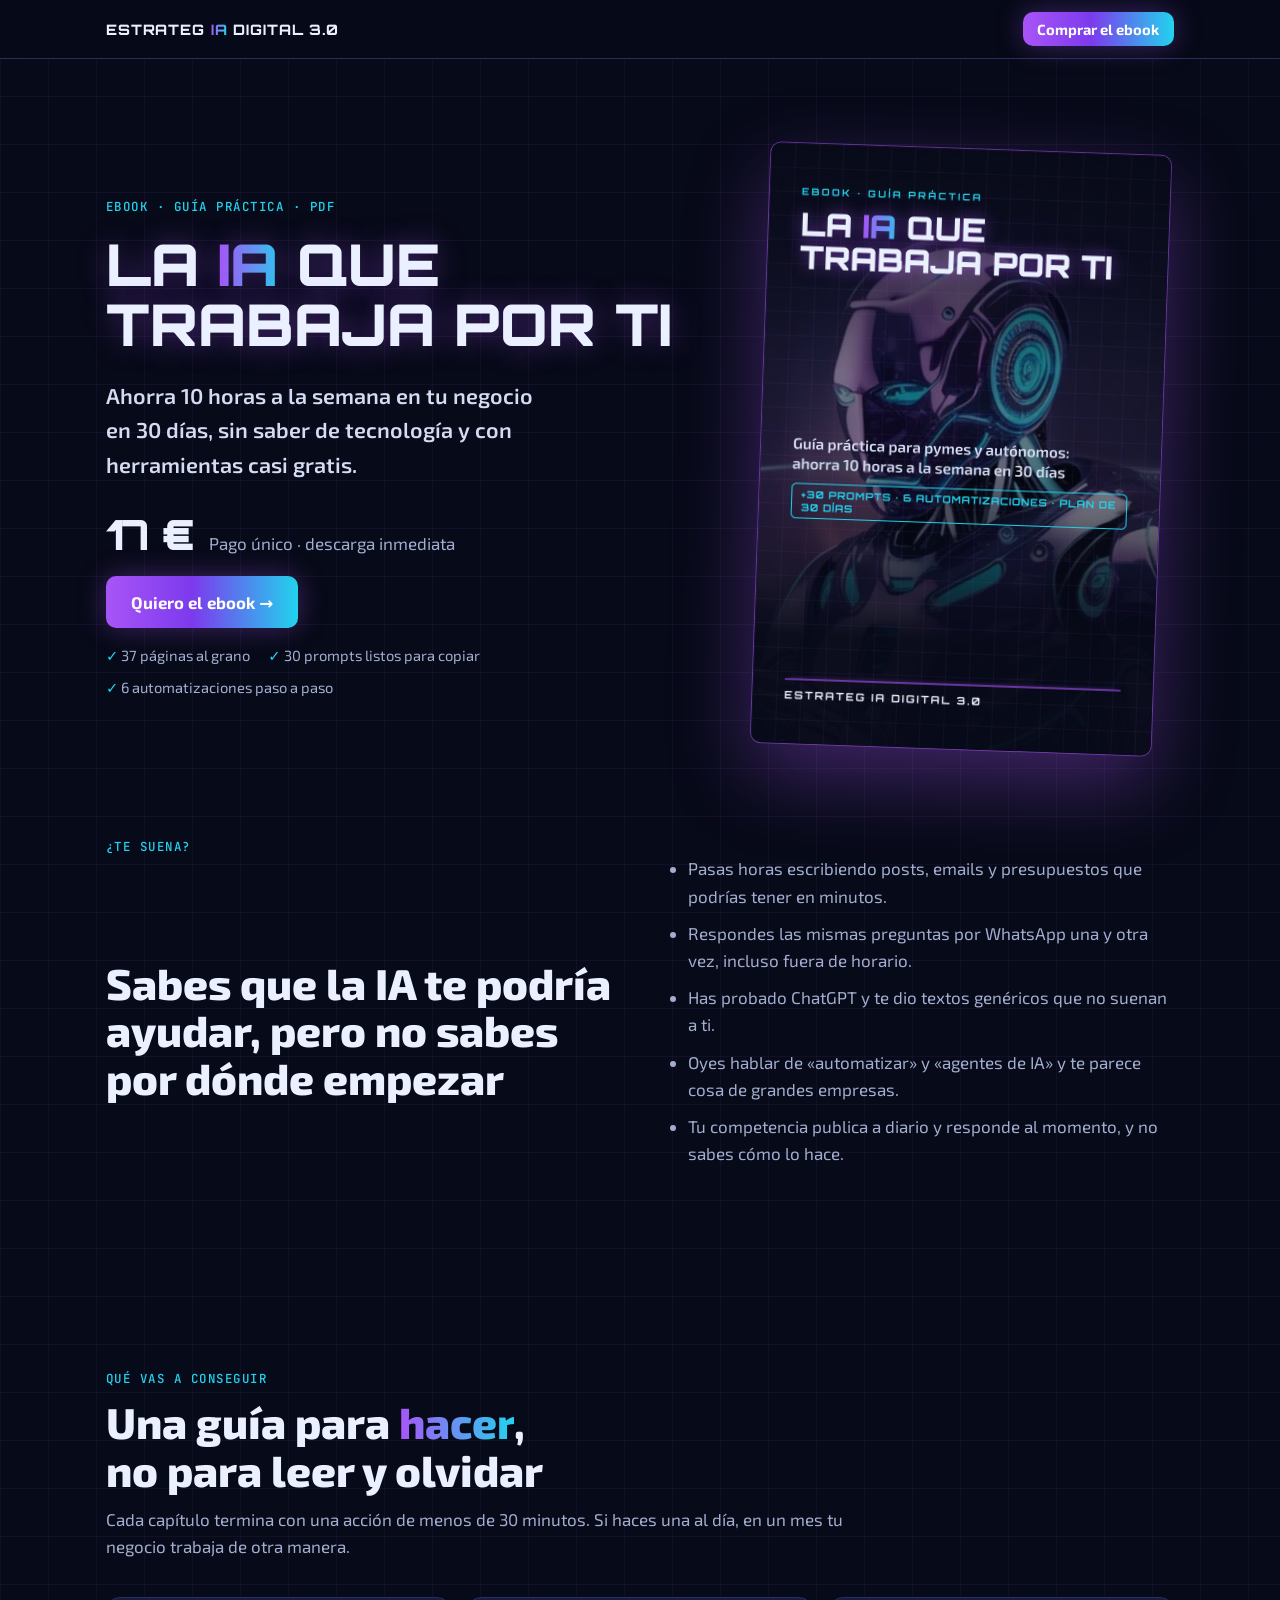
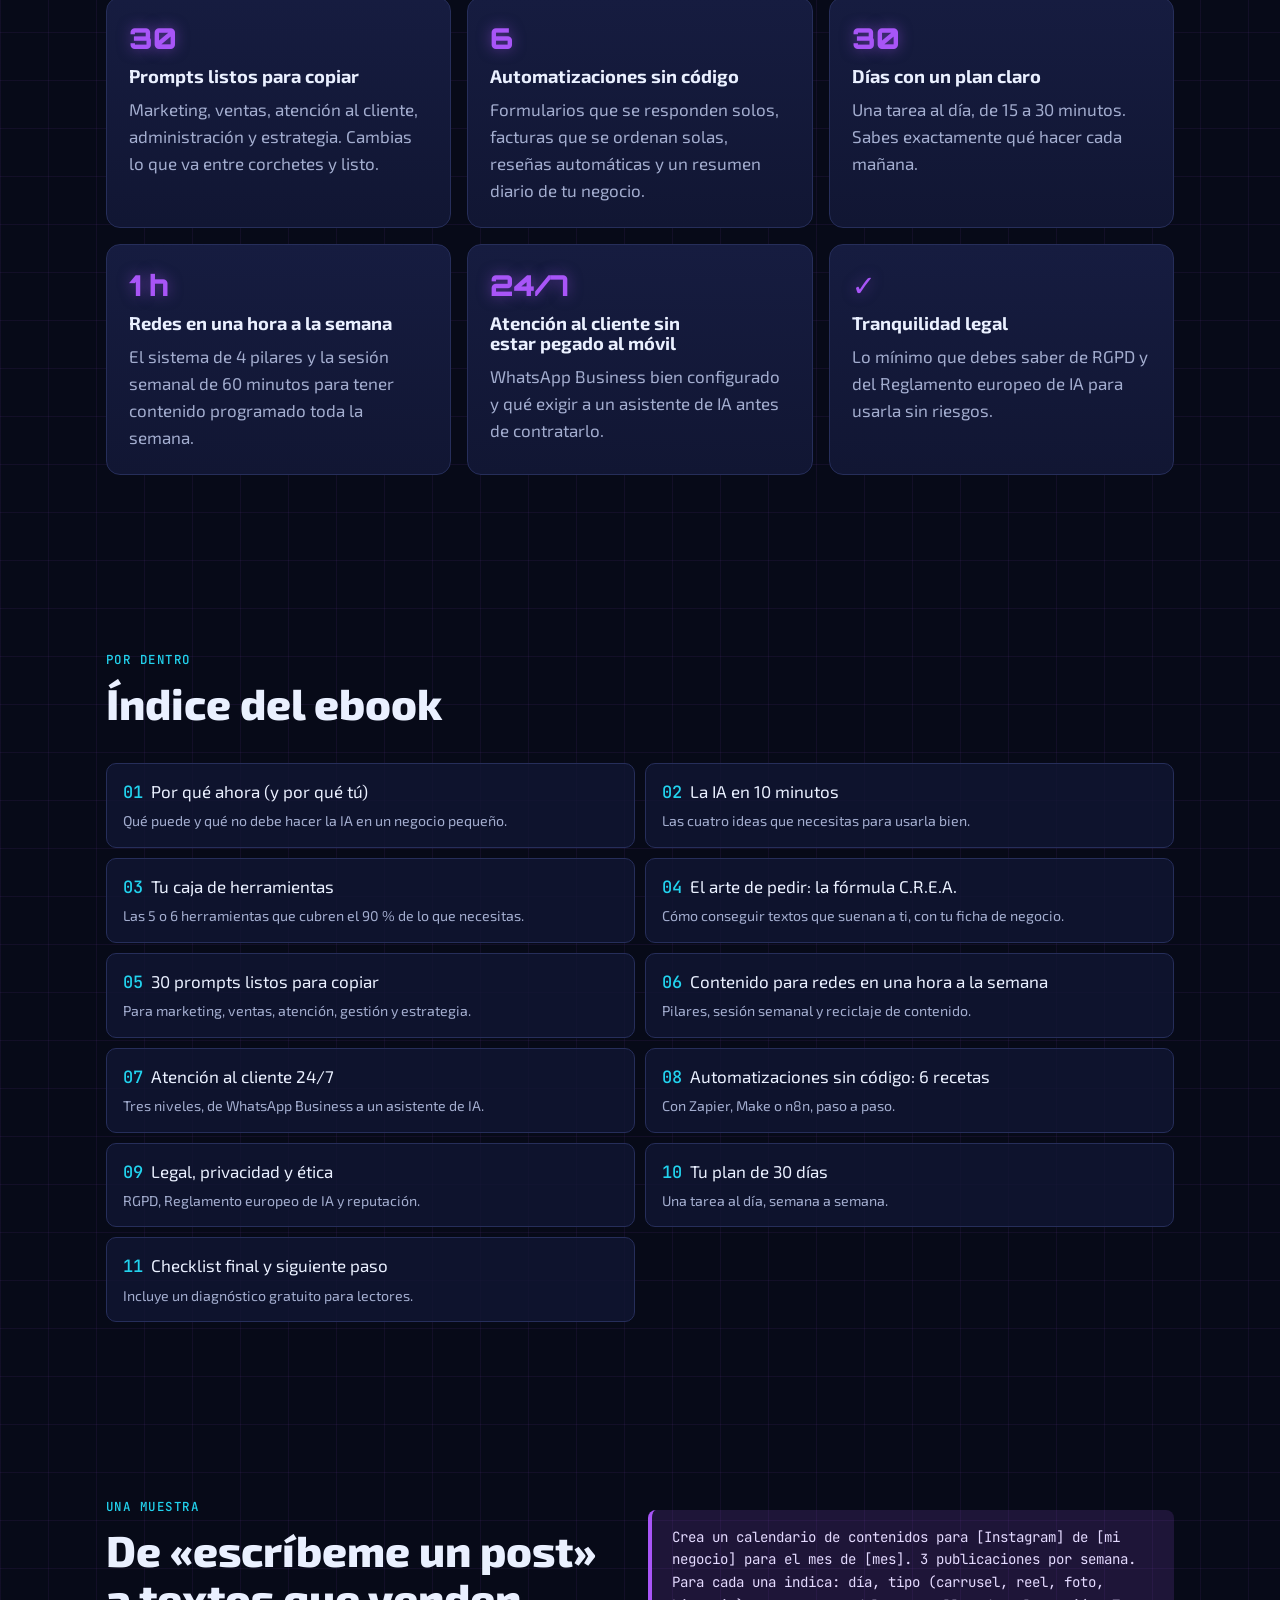
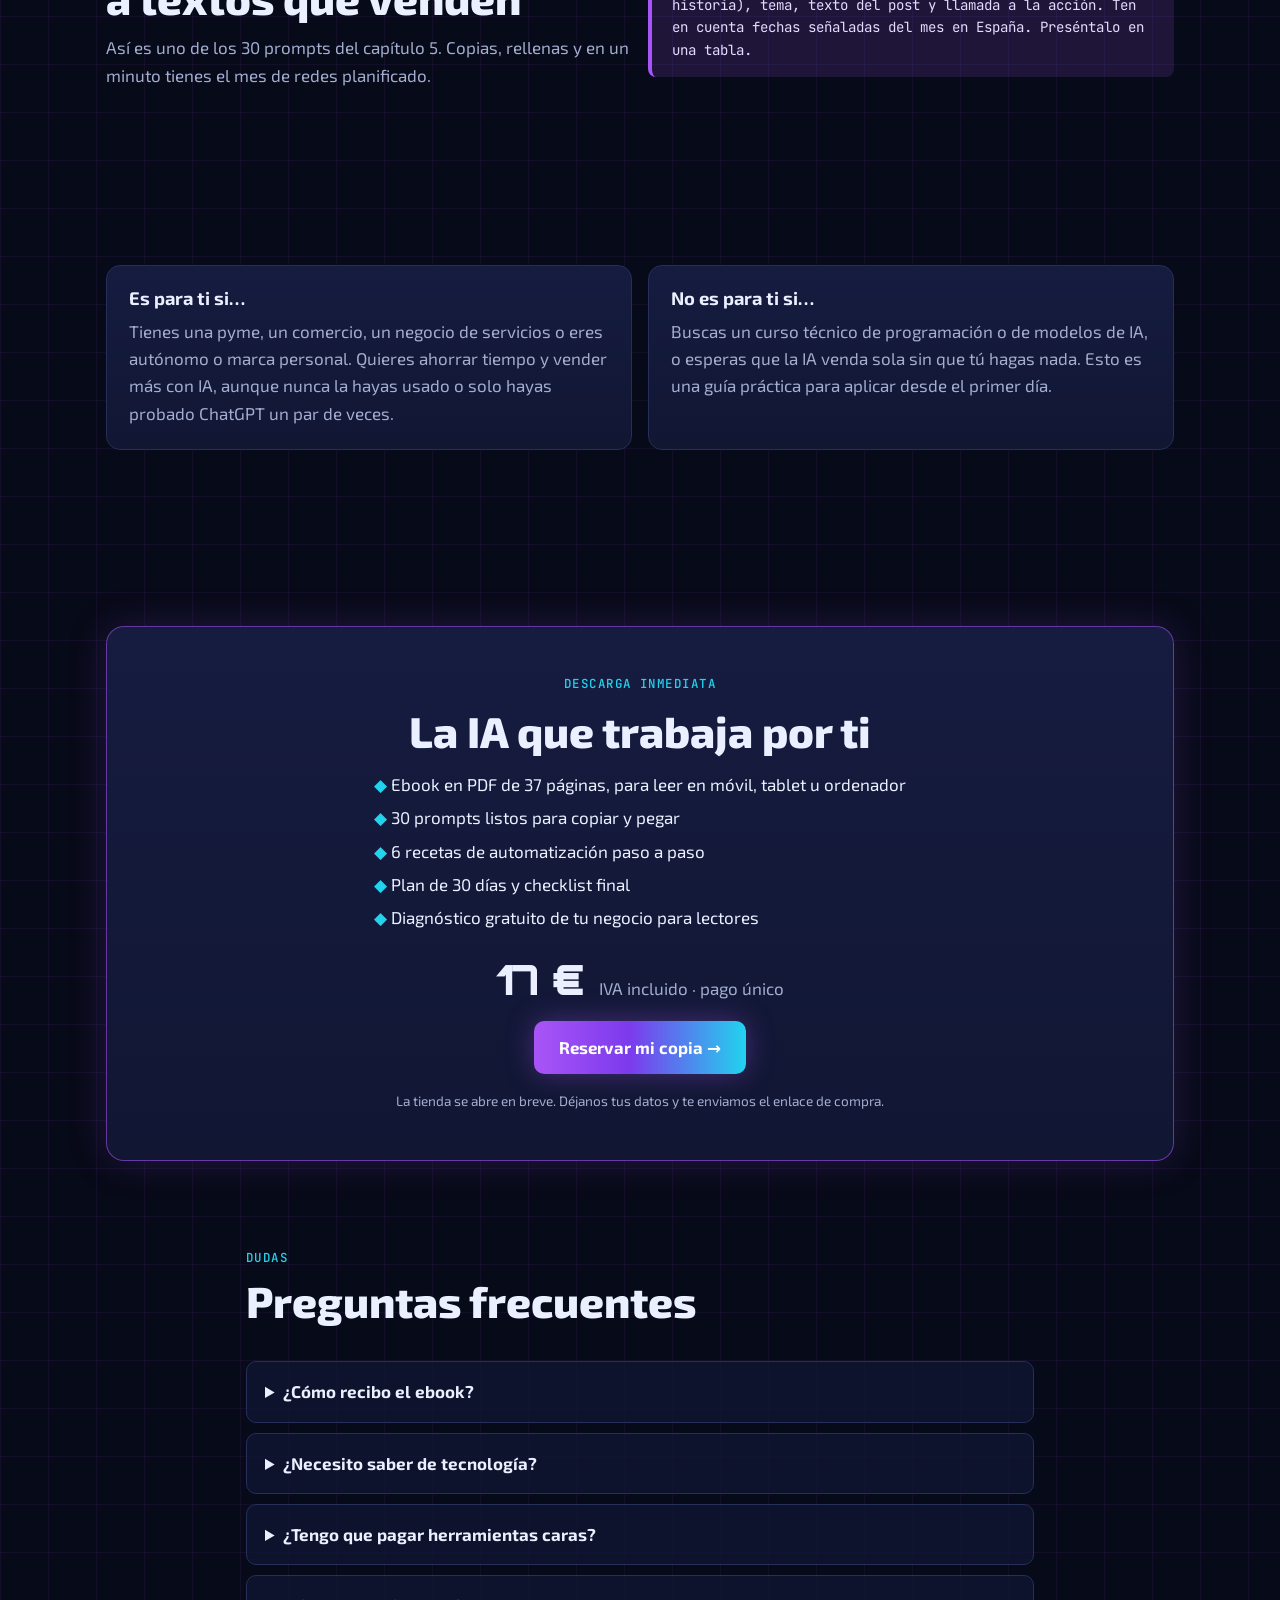
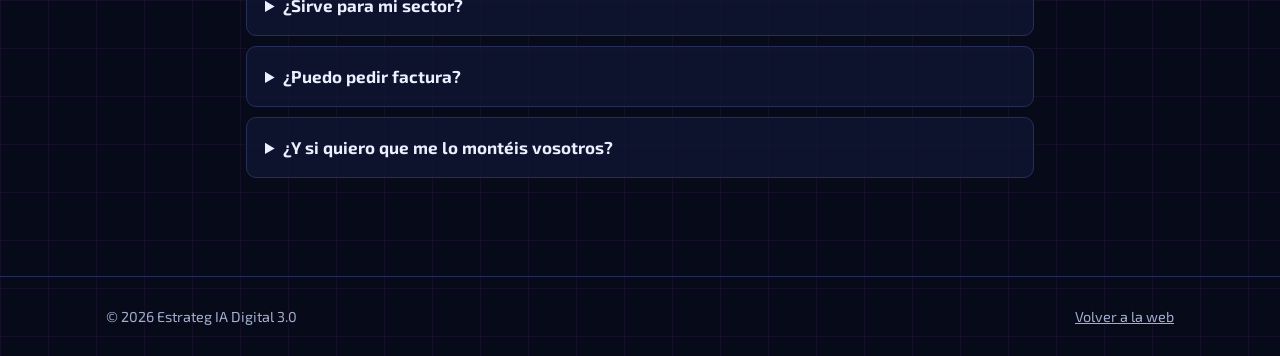
==== web/ebook/index.html @ 6fd9dccd "Ebook de IA: página de ventas y generador del PDF - web/ebook/: página de ventas en español con el e" ====
<!doctype html>
<html lang="es">
<head>
<meta charset="utf-8">
<meta name="viewport" content="width=device-width, initial-scale=1, viewport-fit=cover">
<title>La IA que trabaja por ti · Ebook</title>
<meta name="description" content="Guía práctica para pymes y autónomos: 30 prompts listos para copiar, 6 automatizaciones sin código y un plan de 30 días para ahorrar 10 horas a la semana con IA.">
<meta property="og:title" content="La IA que trabaja por ti · Ebook para pymes y autónomos">
<meta property="og:description" content="Ahorra 10 horas a la semana con IA en 30 días. 30 prompts, 6 automatizaciones y un plan día a día.">
<meta property="og:image" content="portada.jpg">
<meta property="og:type" content="product">
<link rel="preconnect" href="https://fonts.googleapis.com">
<link rel="preconnect" href="https://fonts.gstatic.com" crossorigin>
<link rel="stylesheet" href="https://fonts.googleapis.com/css2?family=Orbitron:wght@700;900&family=Exo+2:wght@400;500;600;700;800&family=JetBrains+Mono:wght@500&display=swap">
<style>
:root{
  --bg:#070A18; --panel:#111633; --panel2:#161C40; --ink:#EAF0FF; --muted:#A3ADCF; --line:#262E5A;
  --vio:#A855F7; --cyan:#22D3EE; --vio-soft:rgba(168,85,247,.14);
  --f-brand:"Orbitron","Arial Black",system-ui,sans-serif; --f-body:"Exo 2",system-ui,sans-serif; --f-mono:"JetBrains Mono",ui-monospace,monospace;
  color-scheme:dark;
}
*{box-sizing:border-box}
html{scroll-behavior:smooth}
body{margin:0;background-color:var(--bg);color:var(--ink);font:400 17px/1.6 var(--f-body);-webkit-font-smoothing:antialiased;
  background-image:linear-gradient(rgba(168,85,247,.07) 1px,transparent 1px),linear-gradient(90deg,rgba(168,85,247,.07) 1px,transparent 1px);background-size:48px 48px}
a{color:inherit}
:focus-visible{outline:3px solid var(--cyan);outline-offset:3px;border-radius:4px}
.wrap{max-width:1100px;margin:0 auto;padding-inline:max(16px,env(safe-area-inset-left,0px)) max(16px,env(safe-area-inset-right,0px))}
h1,h2,h3{margin:0;line-height:1.1;text-wrap:balance}
h2{font-size:clamp(1.8rem,3.8vw,2.7rem);font-weight:800}
h3{font-size:1.15rem;font-weight:700}
p{margin:0}
.grad{background:linear-gradient(90deg,var(--vio),var(--cyan));-webkit-background-clip:text;background-clip:text;color:transparent}
.mono{font:500 .78rem var(--f-mono);letter-spacing:.12em;text-transform:uppercase;color:var(--cyan)}
.muted{color:var(--muted)}
.btn{display:inline-flex;align-items:center;justify-content:center;gap:.5em;padding:.95em 1.5em;border-radius:10px;font:700 1.05rem var(--f-body);text-decoration:none;cursor:pointer;
  border:0;background:linear-gradient(90deg,var(--vio),#7C3AED 45%,var(--cyan));color:#fff;box-shadow:0 0 28px rgba(168,85,247,.35);transition:box-shadow .2s,transform .2s}
.btn:hover{box-shadow:0 0 36px rgba(34,211,238,.5);transform:translateY(-1px)}
.btn.ghost{background:rgba(168,85,247,.08);border:1.5px solid rgba(168,85,247,.7);box-shadow:none}

header{position:sticky;top:0;z-index:20;background:rgba(7,10,24,.85);backdrop-filter:blur(12px);border-bottom:1px solid var(--line)}
header .wrap{display:flex;justify-content:space-between;align-items:center;gap:12px;padding-block:12px}
.brand{font:800 .9rem var(--f-brand);letter-spacing:.06em;text-transform:uppercase;text-decoration:none;white-space:nowrap}
header .btn{padding:.55em 1em;font-size:.92rem}

.hero{padding-block:clamp(40px,7vw,90px)}
.hero .wrap{display:grid;grid-template-columns:1.15fr .85fr;gap:clamp(24px,5vw,64px);align-items:center}
.hero h1{font:900 clamp(2rem,5vw,3.6rem)/1.04 var(--f-brand);text-transform:uppercase;text-shadow:0 0 30px rgba(168,85,247,.4);margin:.35em 0 .4em}
.hero .sub{font-size:clamp(1.1rem,2vw,1.35rem);color:#D5DBF2;font-weight:600;max-width:34ch}
.price{display:flex;align-items:baseline;gap:14px;margin:26px 0 16px;flex-wrap:wrap}
.price b{font:900 2.6rem var(--f-brand)}
.price span{color:var(--muted)}
.trust{display:flex;flex-wrap:wrap;gap:8px 18px;margin-top:16px;color:var(--muted);font-size:.92rem}
.trust span::before{content:"✓ ";color:var(--cyan);font-weight:800}
.cover{width:100%;height:auto;max-width:400px;justify-self:center;border-radius:10px;box-shadow:0 0 0 1px rgba(168,85,247,.5),0 30px 80px rgba(168,85,247,.35);transform:rotate(2deg)}
@media (max-width:820px){.hero .wrap{grid-template-columns:1fr}.cover{max-width:280px;grid-row:1}}

section{padding-block:clamp(48px,7vw,88px)}
.head{display:grid;gap:12px;margin-bottom:36px;max-width:760px}
.grid3{display:grid;grid-template-columns:repeat(3,minmax(0,1fr));gap:16px}
.grid2{display:grid;grid-template-columns:repeat(2,minmax(0,1fr));gap:16px}
@media (max-width:820px){.grid3,.grid2{grid-template-columns:1fr}}
.card{background:linear-gradient(180deg,var(--panel2),var(--panel));border:1px solid var(--line);border-radius:14px;padding:22px;display:grid;gap:10px;align-content:start}
.card .n{font:900 1.8rem var(--f-brand);color:var(--vio);text-shadow:0 0 14px rgba(168,85,247,.5)}
.card p{color:var(--muted)}
.pain li{margin-bottom:10px}
.toc{list-style:none;padding:0;margin:0;display:grid;grid-template-columns:repeat(2,minmax(0,1fr));gap:10px}
.toc li{background:rgba(17,22,51,.8);border:1px solid var(--line);border-radius:10px;padding:14px 16px}
.toc b{color:var(--cyan);font-family:var(--f-mono);font-weight:500;margin-right:8px}
.toc small{display:block;color:var(--muted);margin-top:4px}
@media (max-width:820px){.toc{grid-template-columns:1fr}}
.quote{border-left:4px solid var(--vio);background:var(--vio-soft);padding:16px 20px;border-radius:8px;font-family:var(--f-mono);font-size:.88rem;color:#E4DAFF}
.buy{text-align:center;background:linear-gradient(180deg,var(--panel2),var(--panel));border:1px solid rgba(168,85,247,.55);border-radius:18px;padding:clamp(28px,5vw,48px);box-shadow:0 0 40px rgba(168,85,247,.18);display:grid;gap:16px;justify-items:center}
.buy ul{list-style:none;padding:0;margin:0;display:grid;gap:6px;text-align:left}
.buy li::before{content:"◆ ";color:var(--cyan)}
details{background:rgba(17,22,51,.8);border:1px solid var(--line);border-radius:10px;padding:16px 18px;margin-bottom:10px}
summary{cursor:pointer;font-weight:700}
details p{margin-top:10px;color:var(--muted)}
footer{border-top:1px solid var(--line);padding-block:28px;color:var(--muted);font-size:.9rem}
footer .wrap{display:flex;flex-wrap:wrap;justify-content:space-between;gap:12px}
.aviso{font-size:.85rem;color:var(--muted)}
</style>
</head>
<body>
<header>
  <div class="wrap">
    <a class="brand" href="../">Estrateg <span class="grad">IA</span> Digital 3.0</a>
    <a class="btn js-comprar" href="#comprar">Comprar el ebook</a>
  </div>
</header>

<main>
  <section class="hero">
    <div class="wrap">
      <div>
        <p class="mono">Ebook · Guía práctica · PDF</p>
        <h1>La <span class="grad">IA</span> que trabaja por ti</h1>
        <p class="sub">Ahorra 10 horas a la semana en tu negocio en 30 días, sin saber de tecnología y con herramientas casi gratis.</p>
        <div class="price"><b class="js-precio">17 €</b><span>Pago único · descarga inmediata</span></div>
        <a class="btn js-comprar" href="#comprar">Quiero el ebook →</a>
        <div class="trust"><span>37 páginas al grano</span><span>30 prompts listos para copiar</span><span>6 automatizaciones paso a paso</span></div>
      </div>
      <img class="cover" src="portada.jpg" alt="Portada del ebook La IA que trabaja por ti, con un robot de estilo neón" width="800" height="1200">
    </div>
  </section>

  <section style="padding-top:0">
    <div class="wrap grid2">
      <div class="head" style="margin:0">
        <p class="mono">¿Te suena?</p>
        <h2>Sabes que la IA te podría ayudar, pero no sabes por dónde empezar</h2>
      </div>
      <ul class="pain muted">
        <li>Pasas horas escribiendo posts, emails y presupuestos que podrías tener en minutos.</li>
        <li>Respondes las mismas preguntas por WhatsApp una y otra vez, incluso fuera de horario.</li>
        <li>Has probado ChatGPT y te dio textos genéricos que no suenan a ti.</li>
        <li>Oyes hablar de «automatizar» y «agentes de IA» y te parece cosa de grandes empresas.</li>
        <li>Tu competencia publica a diario y responde al momento, y no sabes cómo lo hace.</li>
      </ul>
    </div>
  </section>

  <section>
    <div class="wrap">
      <div class="head">
        <p class="mono">Qué vas a conseguir</p>
        <h2>Una guía para <span class="grad">hacer</span>, no para leer y olvidar</h2>
        <p class="muted">Cada capítulo termina con una acción de menos de 30 minutos. Si haces una al día, en un mes tu negocio trabaja de otra manera.</p>
      </div>
      <div class="grid3">
        <div class="card"><div class="n">30</div><h3>Prompts listos para copiar</h3><p>Marketing, ventas, atención al cliente, administración y estrategia. Cambias lo que va entre corchetes y listo.</p></div>
        <div class="card"><div class="n">6</div><h3>Automatizaciones sin código</h3><p>Formularios que se responden solos, facturas que se ordenan solas, reseñas automáticas y un resumen diario de tu negocio.</p></div>
        <div class="card"><div class="n">30</div><h3>Días con un plan claro</h3><p>Una tarea al día, de 15 a 30 minutos. Sabes exactamente qué hacer cada mañana.</p></div>
        <div class="card"><div class="n">1 h</div><h3>Redes en una hora a la semana</h3><p>El sistema de 4 pilares y la sesión semanal de 60 minutos para tener contenido programado toda la semana.</p></div>
        <div class="card"><div class="n">24/7</div><h3>Atención al cliente sin estar pegado al móvil</h3><p>WhatsApp Business bien configurado y qué exigir a un asistente de IA antes de contratarlo.</p></div>
        <div class="card"><div class="n">✓</div><h3>Tranquilidad legal</h3><p>Lo mínimo que debes saber de RGPD y del Reglamento europeo de IA para usarla sin riesgos.</p></div>
      </div>
    </div>
  </section>

  <section>
    <div class="wrap">
      <div class="head">
        <p class="mono">Por dentro</p>
        <h2>Índice del ebook</h2>
      </div>
      <ol class="toc">
        <li><b>01</b>Por qué ahora (y por qué tú)<small>Qué puede y qué no debe hacer la IA en un negocio pequeño.</small></li>
        <li><b>02</b>La IA en 10 minutos<small>Las cuatro ideas que necesitas para usarla bien.</small></li>
        <li><b>03</b>Tu caja de herramientas<small>Las 5 o 6 herramientas que cubren el 90 % de lo que necesitas.</small></li>
        <li><b>04</b>El arte de pedir: la fórmula C.R.E.A.<small>Cómo conseguir textos que suenan a ti, con tu ficha de negocio.</small></li>
        <li><b>05</b>30 prompts listos para copiar<small>Para marketing, ventas, atención, gestión y estrategia.</small></li>
        <li><b>06</b>Contenido para redes en una hora a la semana<small>Pilares, sesión semanal y reciclaje de contenido.</small></li>
        <li><b>07</b>Atención al cliente 24/7<small>Tres niveles, de WhatsApp Business a un asistente de IA.</small></li>
        <li><b>08</b>Automatizaciones sin código: 6 recetas<small>Con Zapier, Make o n8n, paso a paso.</small></li>
        <li><b>09</b>Legal, privacidad y ética<small>RGPD, Reglamento europeo de IA y reputación.</small></li>
        <li><b>10</b>Tu plan de 30 días<small>Una tarea al día, semana a semana.</small></li>
        <li><b>11</b>Checklist final y siguiente paso<small>Incluye un diagnóstico gratuito para lectores.</small></li>
      </ol>
    </div>
  </section>

  <section>
    <div class="wrap grid2" style="align-items:center">
      <div class="head" style="margin:0">
        <p class="mono">Una muestra</p>
        <h2>De «escríbeme un post» a textos que venden</h2>
        <p class="muted">Así es uno de los 30 prompts del capítulo 5. Copias, rellenas y en un minuto tienes el mes de redes planificado.</p>
      </div>
      <p class="quote">Crea un calendario de contenidos para [Instagram] de [mi negocio] para el mes de [mes]. 3 publicaciones por semana. Para cada una indica: día, tipo (carrusel, reel, foto, historia), tema, texto del post y llamada a la acción. Ten en cuenta fechas señaladas del mes en España. Preséntalo en una tabla.</p>
    </div>
  </section>

  <section>
    <div class="wrap grid2">
      <div class="card"><h3>Es para ti si…</h3><p>Tienes una pyme, un comercio, un negocio de servicios o eres autónomo o marca personal. Quieres ahorrar tiempo y vender más con IA, aunque nunca la hayas usado o solo hayas probado ChatGPT un par de veces.</p></div>
      <div class="card"><h3>No es para ti si…</h3><p>Buscas un curso técnico de programación o de modelos de IA, o esperas que la IA venda sola sin que tú hagas nada. Esto es una guía práctica para aplicar desde el primer día.</p></div>
    </div>
  </section>

  <section id="comprar">
    <div class="wrap">
      <div class="buy">
        <p class="mono">Descarga inmediata</p>
        <h2>La IA que trabaja por ti</h2>
        <ul>
          <li>Ebook en PDF de 37 páginas, para leer en móvil, tablet u ordenador</li>
          <li>30 prompts listos para copiar y pegar</li>
          <li>6 recetas de automatización paso a paso</li>
          <li>Plan de 30 días y checklist final</li>
          <li>Diagnóstico gratuito de tu negocio para lectores</li>
        </ul>
        <div class="price" style="margin:6px 0 0;justify-content:center"><b class="js-precio">17 €</b><span>IVA incluido · pago único</span></div>
        <a class="btn js-comprar" id="btn-comprar" href="#comprar">Comprar y descargar →</a>
        <p class="aviso js-aviso">Pago seguro. Recibirás el PDF en tu email al momento.</p>
      </div>
    </div>
  </section>

  <section style="padding-top:0">
    <div class="wrap" style="max-width:820px">
      <div class="head"><p class="mono">Dudas</p><h2>Preguntas frecuentes</h2></div>
      <details><summary>¿Cómo recibo el ebook?</summary><p>Justo después del pago te llega un email con el enlace de descarga del PDF. También puedes descargarlo desde la página de confirmación.</p></details>
      <details><summary>¿Necesito saber de tecnología?</summary><p>No. Está escrito para personas que nunca han usado la IA o que la han probado sin sacarle partido. Todo se explica paso a paso y sin tecnicismos.</p></details>
      <details><summary>¿Tengo que pagar herramientas caras?</summary><p>No. Casi todo lo que se explica funciona con las versiones gratuitas de las herramientas. Cuando algo es de pago, se indica.</p></details>
      <details><summary>¿Sirve para mi sector?</summary><p>Sí, si tienes clientes. Los ejemplos incluyen comercios, hostelería, clínicas, servicios profesionales y tiendas online, y los prompts se adaptan a cualquier negocio.</p></details>
      <details><summary>¿Puedo pedir factura?</summary><p>Sí. Al pagar puedes indicar tus datos y recibirás la factura por email.</p></details>
      <details><summary>¿Y si quiero que me lo montéis vosotros?</summary><p>El ebook incluye un diagnóstico gratuito. Si después quieres que instalemos los agentes y automatizaciones por ti, <a href="../#contacto">cuéntanos tu proyecto</a>.</p></details>
    </div>
  </section>
</main>

<footer>
  <div class="wrap">
    <span>© 2026 Estrateg IA Digital 3.0</span>
    <a href="../">Volver a la web</a>
  </div>
</footer>

<script>
/* CONFIG: lo único que hay que tocar para vender.
   checkoutUrl: enlace de pago (Gumroad, Stripe Payment Link, Lemon Squeezy o Shopify).
   Mientras esté vacío, los botones llevan al formulario de contacto de la web. */
const CONFIG = {
  checkoutUrl: "",
  precio: "17 €",
  email: ""
};
(function(){
  document.querySelectorAll(".js-precio").forEach(el => el.textContent = CONFIG.precio);
  const destino = CONFIG.checkoutUrl || "#comprar";
  document.querySelectorAll(".js-comprar").forEach(a => {
    if (a.id === "btn-comprar" && !CONFIG.checkoutUrl) {
      a.href = CONFIG.email ? "mailto:" + CONFIG.email + "?subject=Quiero%20el%20ebook%20La%20IA%20que%20trabaja%20por%20ti" : "../#contacto";
      a.textContent = "Reservar mi copia →";
      document.querySelector(".js-aviso").textContent = "La tienda se abre en breve. Déjanos tus datos y te enviamos el enlace de compra.";
    } else {
      a.href = destino;
    }
  });
})();
</script>
</body>
</html>
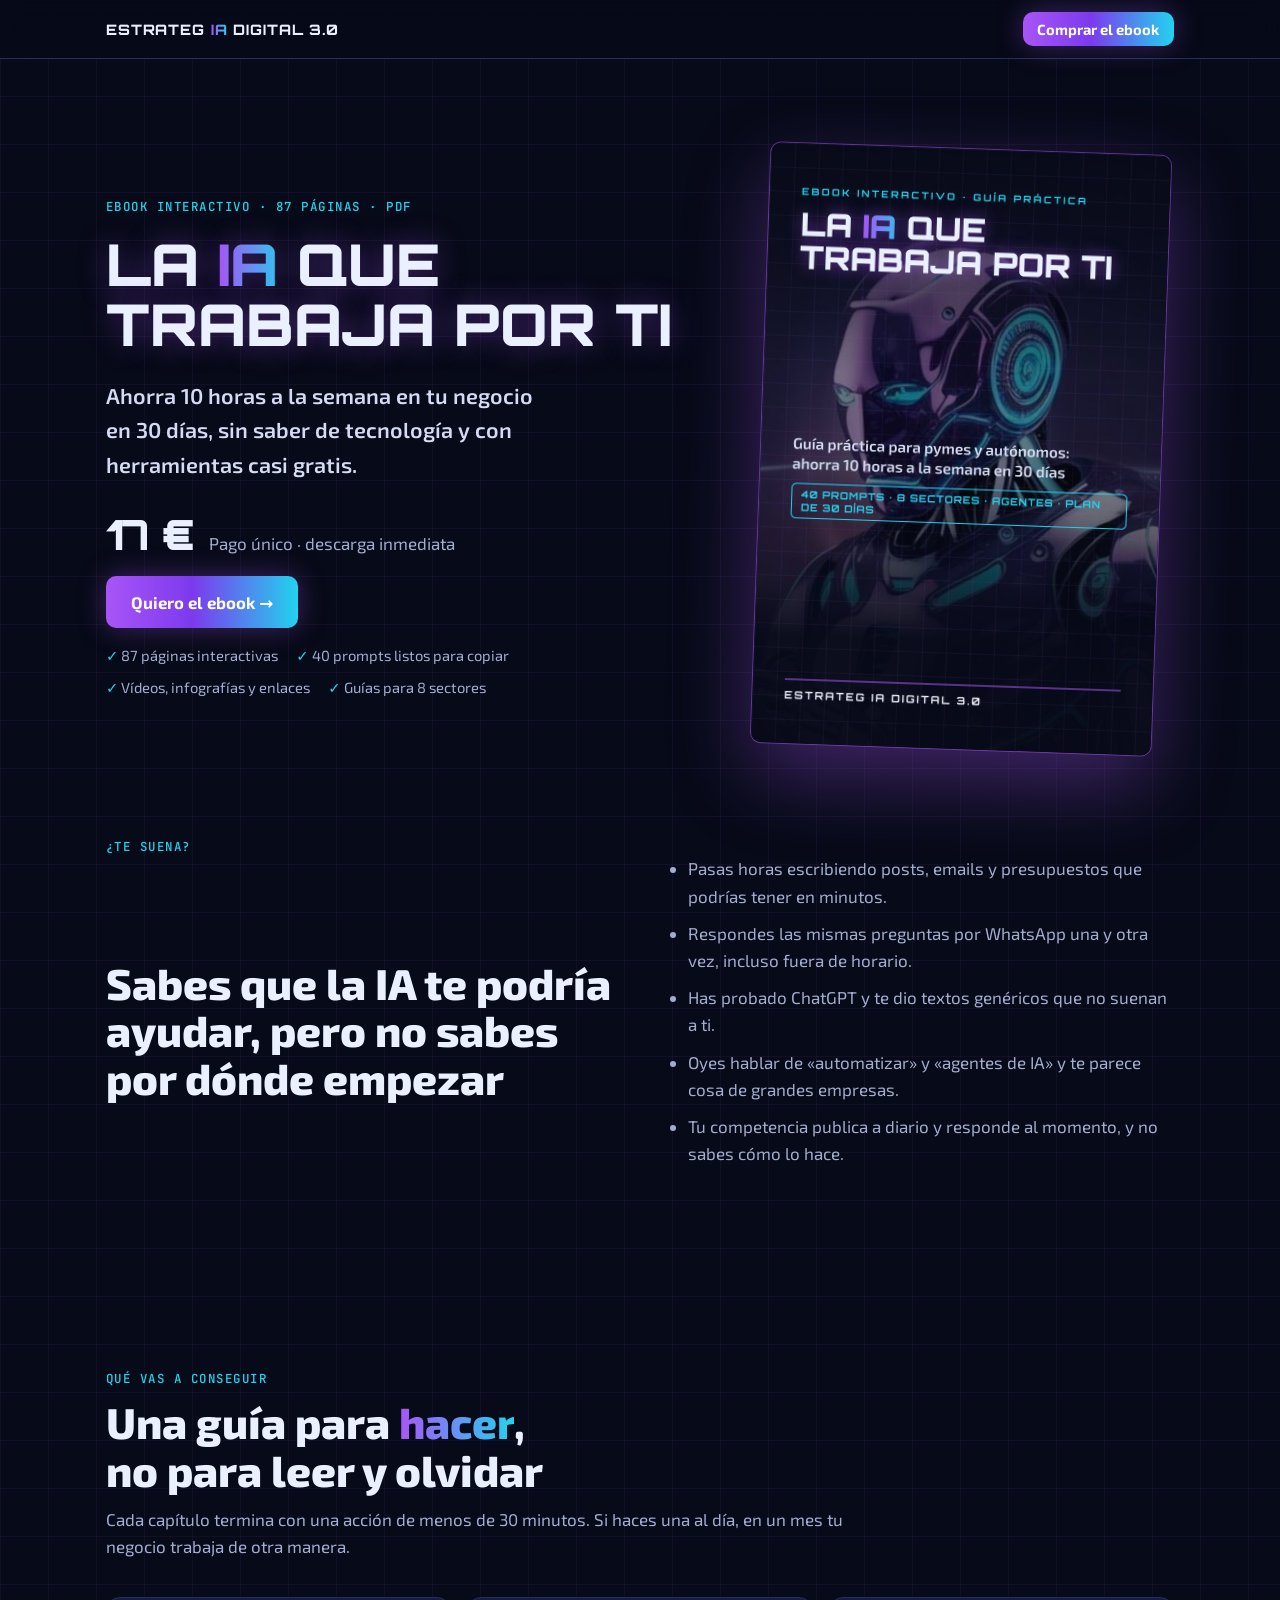
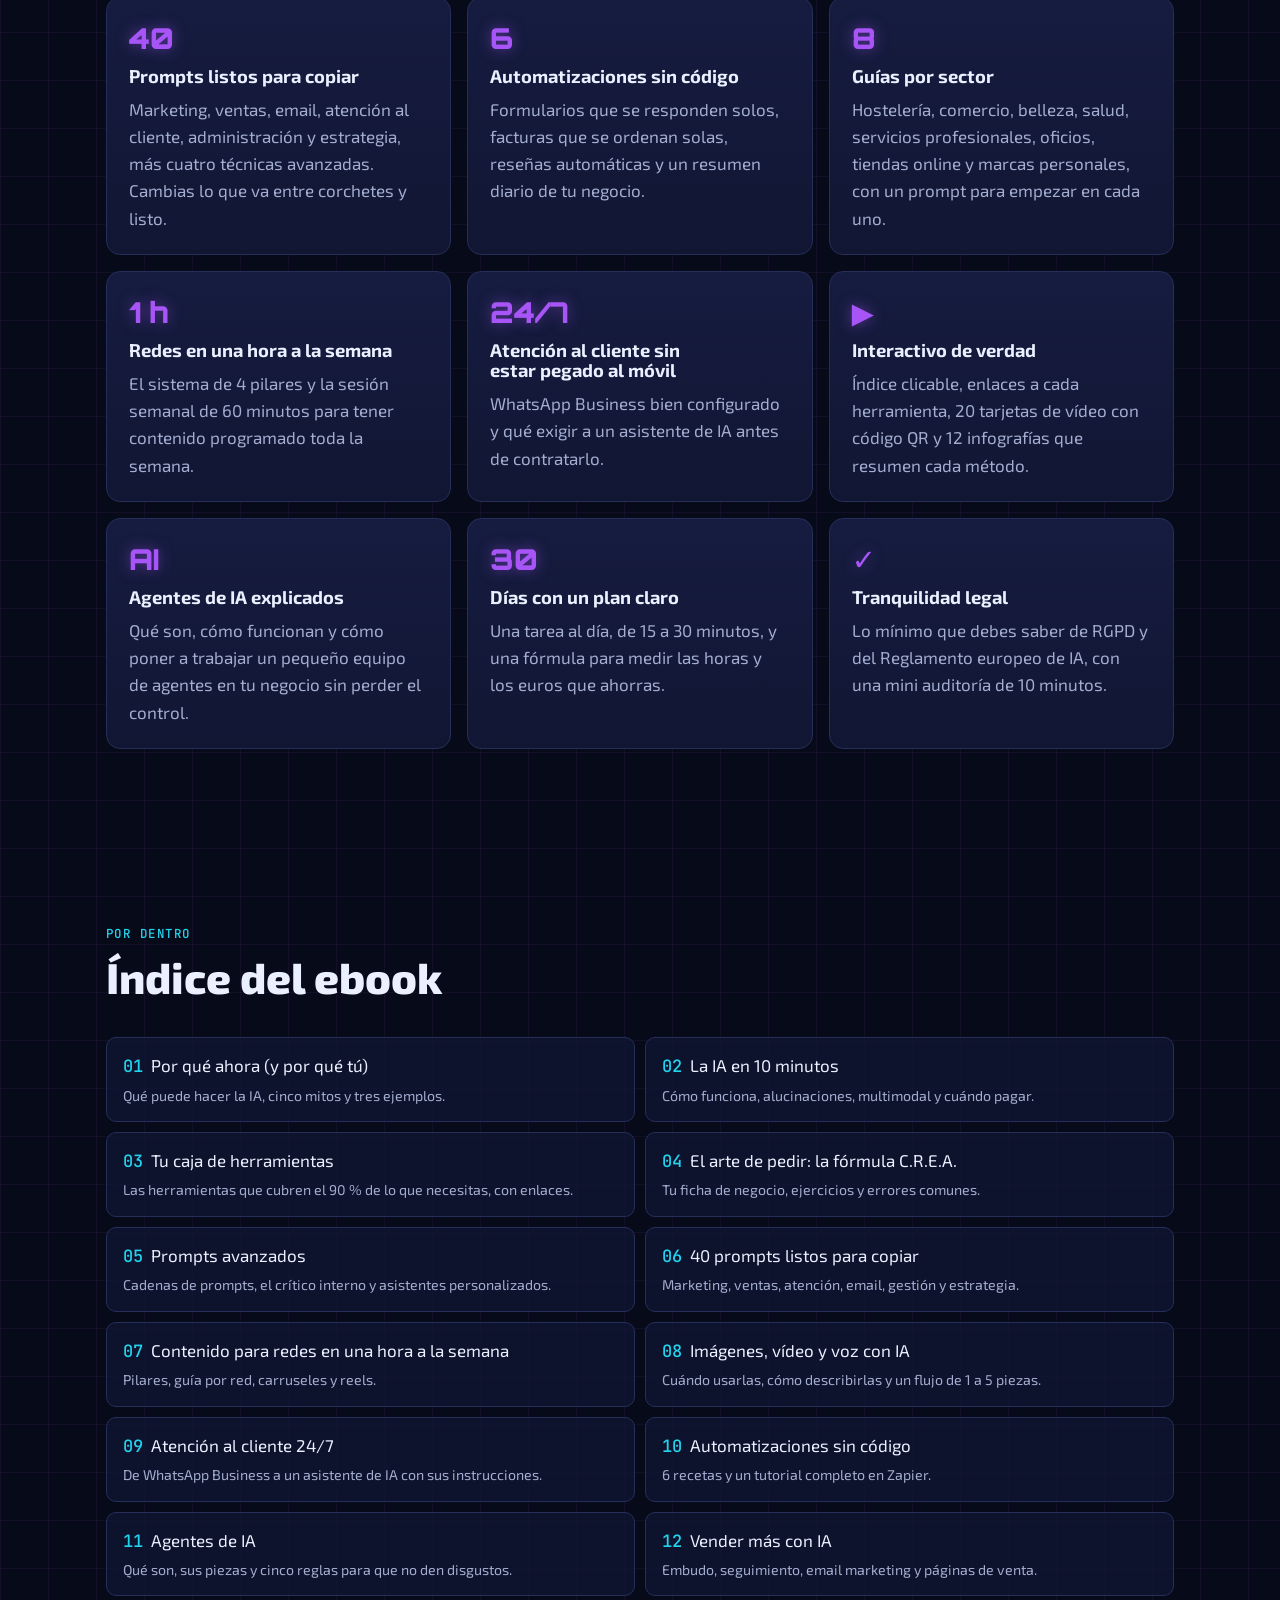
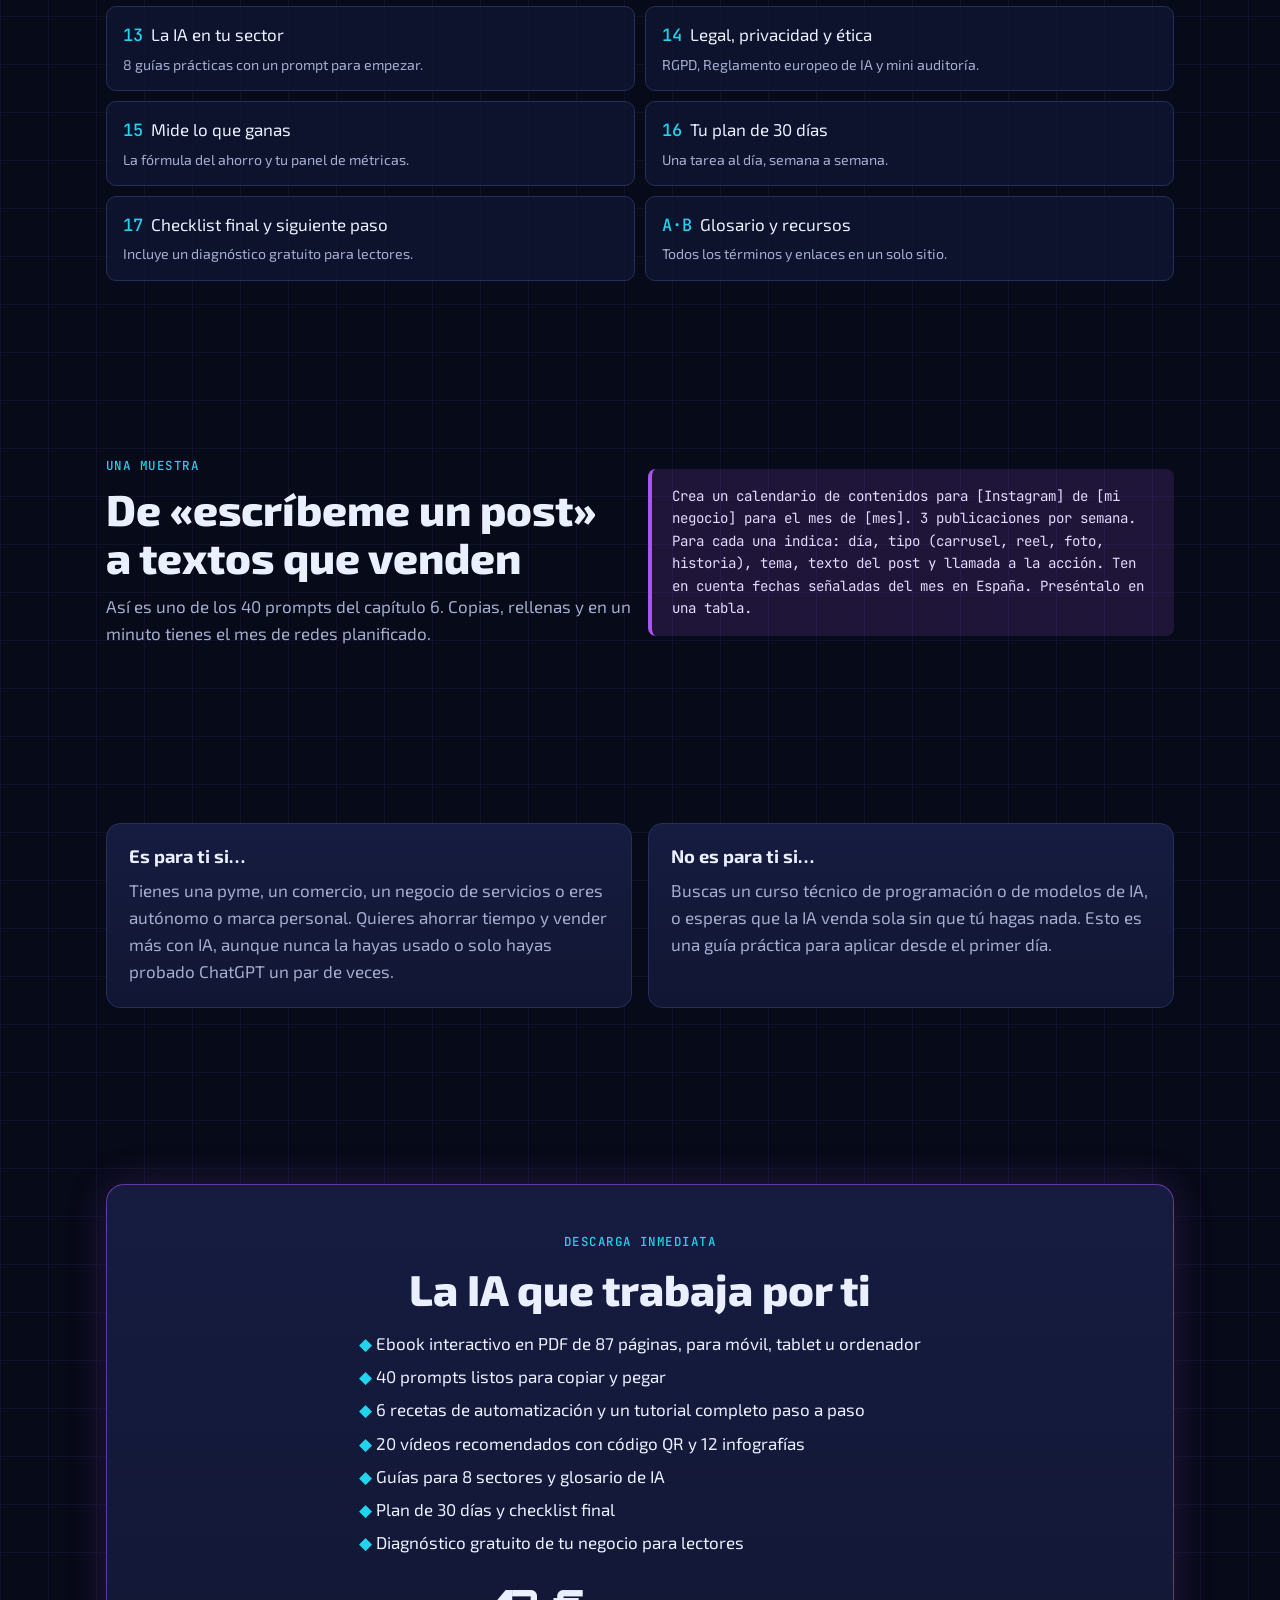
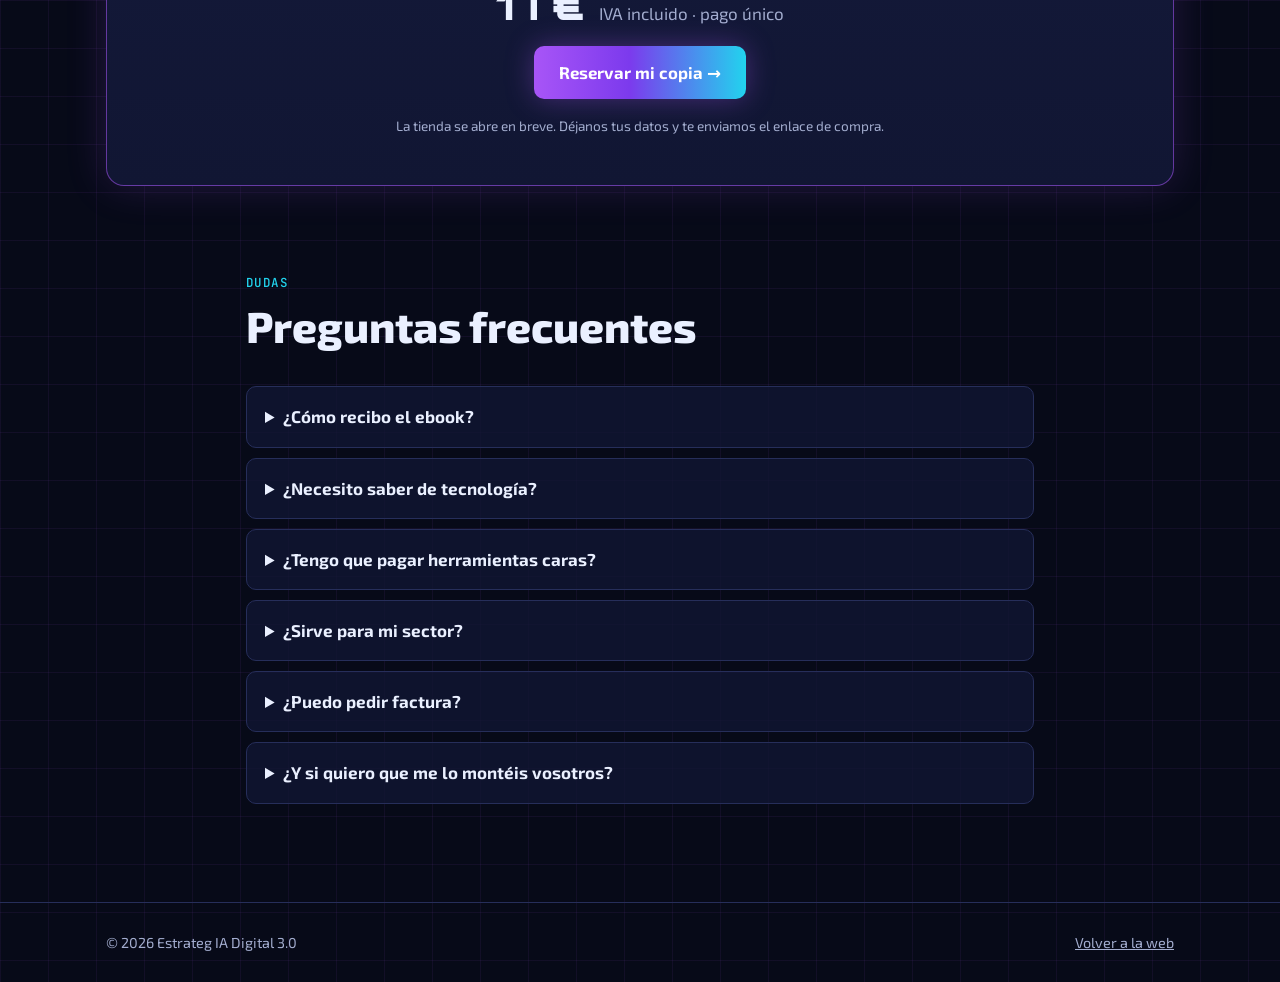
==== commit 7efad6e5: "Ebook ampliado a 87 páginas interactivas - build.py: un Markdown por capítulo, aperturas con imagen," ====
--- a/web/ebook/index.html
+++ b/web/ebook/index.html
@@ -4,9 +4,9 @@
 <meta charset="utf-8">
 <meta name="viewport" content="width=device-width, initial-scale=1, viewport-fit=cover">
 <title>La IA que trabaja por ti · Ebook</title>
-<meta name="description" content="Guía práctica para pymes y autónomos: 30 prompts listos para copiar, 6 automatizaciones sin código y un plan de 30 días para ahorrar 10 horas a la semana con IA.">
+<meta name="description" content="Ebook interactivo de 87 páginas para pymes y autónomos: 40 prompts, guías para 8 sectores, agentes de IA, automatizaciones paso a paso, vídeos y un plan de 30 días.">
 <meta property="og:title" content="La IA que trabaja por ti · Ebook para pymes y autónomos">
-<meta property="og:description" content="Ahorra 10 horas a la semana con IA en 30 días. 30 prompts, 6 automatizaciones y un plan día a día.">
+<meta property="og:description" content="Ahorra 10 horas a la semana con IA en 30 días. 87 páginas interactivas con 40 prompts, vídeos, infografías y un plan día a día.">
 <meta property="og:image" content="portada.jpg">
 <meta property="og:type" content="product">
 <link rel="preconnect" href="https://fonts.googleapis.com">
@@ -93,12 +93,12 @@
   <section class="hero">
     <div class="wrap">
       <div>
-        <p class="mono">Ebook · Guía práctica · PDF</p>
+        <p class="mono">Ebook interactivo · 87 páginas · PDF</p>
         <h1>La <span class="grad">IA</span> que trabaja por ti</h1>
         <p class="sub">Ahorra 10 horas a la semana en tu negocio en 30 días, sin saber de tecnología y con herramientas casi gratis.</p>
         <div class="price"><b class="js-precio">17 €</b><span>Pago único · descarga inmediata</span></div>
         <a class="btn js-comprar" href="#comprar">Quiero el ebook →</a>
-        <div class="trust"><span>37 páginas al grano</span><span>30 prompts listos para copiar</span><span>6 automatizaciones paso a paso</span></div>
+        <div class="trust"><span>87 páginas interactivas</span><span>40 prompts listos para copiar</span><span>Vídeos, infografías y enlaces</span><span>Guías para 8 sectores</span></div>
       </div>
       <img class="cover" src="portada.jpg" alt="Portada del ebook La IA que trabaja por ti, con un robot de estilo neón" width="800" height="1200">
     </div>
@@ -128,12 +128,15 @@
         <p class="muted">Cada capítulo termina con una acción de menos de 30 minutos. Si haces una al día, en un mes tu negocio trabaja de otra manera.</p>
       </div>
       <div class="grid3">
-        <div class="card"><div class="n">30</div><h3>Prompts listos para copiar</h3><p>Marketing, ventas, atención al cliente, administración y estrategia. Cambias lo que va entre corchetes y listo.</p></div>
+        <div class="card"><div class="n">40</div><h3>Prompts listos para copiar</h3><p>Marketing, ventas, email, atención al cliente, administración y estrategia, más cuatro técnicas avanzadas. Cambias lo que va entre corchetes y listo.</p></div>
         <div class="card"><div class="n">6</div><h3>Automatizaciones sin código</h3><p>Formularios que se responden solos, facturas que se ordenan solas, reseñas automáticas y un resumen diario de tu negocio.</p></div>
-        <div class="card"><div class="n">30</div><h3>Días con un plan claro</h3><p>Una tarea al día, de 15 a 30 minutos. Sabes exactamente qué hacer cada mañana.</p></div>
+        <div class="card"><div class="n">8</div><h3>Guías por sector</h3><p>Hostelería, comercio, belleza, salud, servicios profesionales, oficios, tiendas online y marcas personales, con un prompt para empezar en cada uno.</p></div>
         <div class="card"><div class="n">1 h</div><h3>Redes en una hora a la semana</h3><p>El sistema de 4 pilares y la sesión semanal de 60 minutos para tener contenido programado toda la semana.</p></div>
         <div class="card"><div class="n">24/7</div><h3>Atención al cliente sin estar pegado al móvil</h3><p>WhatsApp Business bien configurado y qué exigir a un asistente de IA antes de contratarlo.</p></div>
-        <div class="card"><div class="n">✓</div><h3>Tranquilidad legal</h3><p>Lo mínimo que debes saber de RGPD y del Reglamento europeo de IA para usarla sin riesgos.</p></div>
+        <div class="card"><div class="n">▶</div><h3>Interactivo de verdad</h3><p>Índice clicable, enlaces a cada herramienta, 20 tarjetas de vídeo con código QR y 12 infografías que resumen cada método.</p></div>
+        <div class="card"><div class="n">AI</div><h3>Agentes de IA explicados</h3><p>Qué son, cómo funcionan y cómo poner a trabajar un pequeño equipo de agentes en tu negocio sin perder el control.</p></div>
+        <div class="card"><div class="n">30</div><h3>Días con un plan claro</h3><p>Una tarea al día, de 15 a 30 minutos, y una fórmula para medir las horas y los euros que ahorras.</p></div>
+        <div class="card"><div class="n">✓</div><h3>Tranquilidad legal</h3><p>Lo mínimo que debes saber de RGPD y del Reglamento europeo de IA, con una mini auditoría de 10 minutos.</p></div>
       </div>
     </div>
   </section>
@@ -145,17 +148,24 @@
         <h2>Índice del ebook</h2>
       </div>
       <ol class="toc">
-        <li><b>01</b>Por qué ahora (y por qué tú)<small>Qué puede y qué no debe hacer la IA en un negocio pequeño.</small></li>
-        <li><b>02</b>La IA en 10 minutos<small>Las cuatro ideas que necesitas para usarla bien.</small></li>
-        <li><b>03</b>Tu caja de herramientas<small>Las 5 o 6 herramientas que cubren el 90 % de lo que necesitas.</small></li>
-        <li><b>04</b>El arte de pedir: la fórmula C.R.E.A.<small>Cómo conseguir textos que suenan a ti, con tu ficha de negocio.</small></li>
-        <li><b>05</b>30 prompts listos para copiar<small>Para marketing, ventas, atención, gestión y estrategia.</small></li>
-        <li><b>06</b>Contenido para redes en una hora a la semana<small>Pilares, sesión semanal y reciclaje de contenido.</small></li>
-        <li><b>07</b>Atención al cliente 24/7<small>Tres niveles, de WhatsApp Business a un asistente de IA.</small></li>
-        <li><b>08</b>Automatizaciones sin código: 6 recetas<small>Con Zapier, Make o n8n, paso a paso.</small></li>
-        <li><b>09</b>Legal, privacidad y ética<small>RGPD, Reglamento europeo de IA y reputación.</small></li>
-        <li><b>10</b>Tu plan de 30 días<small>Una tarea al día, semana a semana.</small></li>
-        <li><b>11</b>Checklist final y siguiente paso<small>Incluye un diagnóstico gratuito para lectores.</small></li>
+        <li><b>01</b>Por qué ahora (y por qué tú)<small>Qué puede hacer la IA, cinco mitos y tres ejemplos.</small></li>
+        <li><b>02</b>La IA en 10 minutos<small>Cómo funciona, alucinaciones, multimodal y cuándo pagar.</small></li>
+        <li><b>03</b>Tu caja de herramientas<small>Las herramientas que cubren el 90 % de lo que necesitas, con enlaces.</small></li>
+        <li><b>04</b>El arte de pedir: la fórmula C.R.E.A.<small>Tu ficha de negocio, ejercicios y errores comunes.</small></li>
+        <li><b>05</b>Prompts avanzados<small>Cadenas de prompts, el crítico interno y asistentes personalizados.</small></li>
+        <li><b>06</b>40 prompts listos para copiar<small>Marketing, ventas, atención, email, gestión y estrategia.</small></li>
+        <li><b>07</b>Contenido para redes en una hora a la semana<small>Pilares, guía por red, carruseles y reels.</small></li>
+        <li><b>08</b>Imágenes, vídeo y voz con IA<small>Cuándo usarlas, cómo describirlas y un flujo de 1 a 5 piezas.</small></li>
+        <li><b>09</b>Atención al cliente 24/7<small>De WhatsApp Business a un asistente de IA con sus instrucciones.</small></li>
+        <li><b>10</b>Automatizaciones sin código<small>6 recetas y un tutorial completo en Zapier.</small></li>
+        <li><b>11</b>Agentes de IA<small>Qué son, sus piezas y cinco reglas para que no den disgustos.</small></li>
+        <li><b>12</b>Vender más con IA<small>Embudo, seguimiento, email marketing y páginas de venta.</small></li>
+        <li><b>13</b>La IA en tu sector<small>8 guías prácticas con un prompt para empezar.</small></li>
+        <li><b>14</b>Legal, privacidad y ética<small>RGPD, Reglamento europeo de IA y mini auditoría.</small></li>
+        <li><b>15</b>Mide lo que ganas<small>La fórmula del ahorro y tu panel de métricas.</small></li>
+        <li><b>16</b>Tu plan de 30 días<small>Una tarea al día, semana a semana.</small></li>
+        <li><b>17</b>Checklist final y siguiente paso<small>Incluye un diagnóstico gratuito para lectores.</small></li>
+        <li><b>A·B</b>Glosario y recursos<small>Todos los términos y enlaces en un solo sitio.</small></li>
       </ol>
     </div>
   </section>
@@ -165,7 +175,7 @@
       <div class="head" style="margin:0">
         <p class="mono">Una muestra</p>
         <h2>De «escríbeme un post» a textos que venden</h2>
-        <p class="muted">Así es uno de los 30 prompts del capítulo 5. Copias, rellenas y en un minuto tienes el mes de redes planificado.</p>
+        <p class="muted">Así es uno de los 40 prompts del capítulo 6. Copias, rellenas y en un minuto tienes el mes de redes planificado.</p>
       </div>
       <p class="quote">Crea un calendario de contenidos para [Instagram] de [mi negocio] para el mes de [mes]. 3 publicaciones por semana. Para cada una indica: día, tipo (carrusel, reel, foto, historia), tema, texto del post y llamada a la acción. Ten en cuenta fechas señaladas del mes en España. Preséntalo en una tabla.</p>
     </div>
@@ -184,9 +194,11 @@
         <p class="mono">Descarga inmediata</p>
         <h2>La IA que trabaja por ti</h2>
         <ul>
-          <li>Ebook en PDF de 37 páginas, para leer en móvil, tablet u ordenador</li>
-          <li>30 prompts listos para copiar y pegar</li>
-          <li>6 recetas de automatización paso a paso</li>
+          <li>Ebook interactivo en PDF de 87 páginas, para móvil, tablet u ordenador</li>
+          <li>40 prompts listos para copiar y pegar</li>
+          <li>6 recetas de automatización y un tutorial completo paso a paso</li>
+          <li>20 vídeos recomendados con código QR y 12 infografías</li>
+          <li>Guías para 8 sectores y glosario de IA</li>
           <li>Plan de 30 días y checklist final</li>
           <li>Diagnóstico gratuito de tu negocio para lectores</li>
         </ul>
